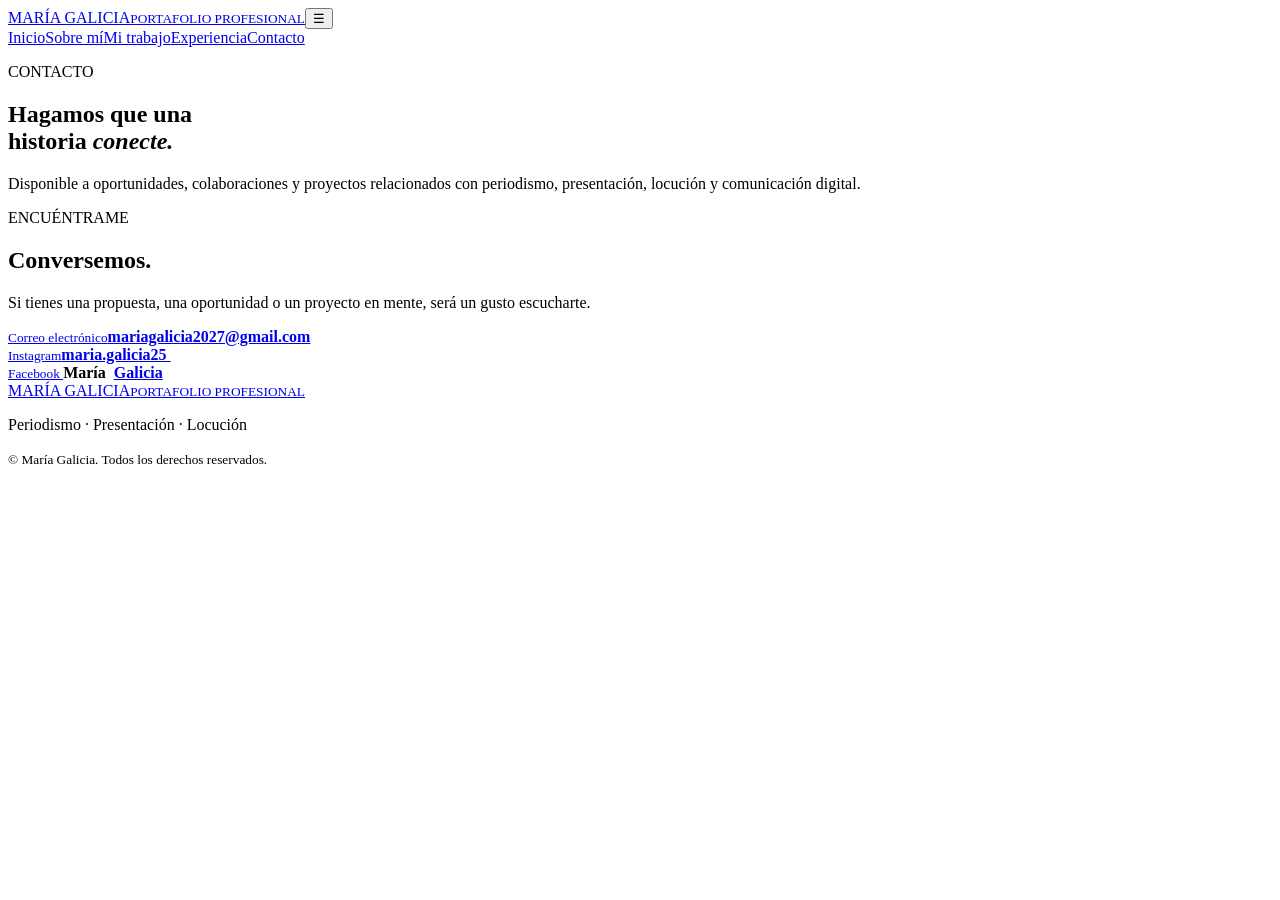
==== contacto.html @ 18f81b04 "Add files via upload" ====
<!DOCTYPE html>
<html lang="es"><head><meta charset="UTF-8"><meta name="viewport" content="width=device-width, initial-scale=1.0"><meta name="description" content="Contacta a María Galicia para proyectos de comunicación, periodismo y presentación."><title>Contacto | María Galicia</title><link href="https://fonts.googleapis.com/css2?family=DM+Sans:wght@400;500;600;700&family=Playfair+Display:wght@500;600;700&display=swap" rel="stylesheet"><link rel="stylesheet" href="css/styles.css"><script src="js/main.js" defer></script></head>
<body><header class="site-header"><a class="brand" href="index.html"><span>MARÍA GALICIA</span><small>PORTAFOLIO PROFESIONAL</small></a><button class="menu-toggle" aria-label="Abrir menú" aria-expanded="false">☰</button><nav class="main-nav"><a href="index.html">Inicio</a><a href="sobre-mi.html">Sobre mí</a><a href="trabajos.html">Mi trabajo</a><a href="experiencia.html">Experiencia</a><a class="active" href="contacto.html">Contacto</a></nav></header>
<main><section class="page-hero"><p class="eyebrow">CONTACTO</p><h1>Hagamos que una<br>historia <em>conecte.</em></h1><p>Disponible  a oportunidades, colaboraciones y proyectos relacionados con periodismo, presentación, locución y comunicación digital.</p>
</section>
<section class="section contact-layout"><div><p class="eyebrow">ENCUÉNTRAME</p><h2>Conversemos.</h2><p>Si tienes una propuesta, una oportunidad o un proyecto en mente, será un gusto escucharte.</p>
  <div class="contact-list"><a href="mailto:TU_CORREO@ejemplo.com">
    <div><small>Correo electrónico</small><strong>mariagalicia2027@gmail.com</strong></div>
    </a><a href="https://www.instagram.com/" target="_blank" rel="noopener">
      <div><small>Instagram</small><strong>maria.galicia25&nbsp;</strong></div>
      </a>
    <div><a href="https://www.linkedin.com/" target="_blank" rel="noopener"><small>Facebook&nbsp;</small></a><strong><a>María&nbsp; </a><a href="https://www.facebook.com/mariagalicia25?mibextid=wwXIfr&rdid=pdwgJYgFtetZyqPf&share_url=https%3A%2F%2Fwww.facebook.com%2Fshare%2F1Dz8nHESxt%2F%3Fmibextid%3DwwXIfr#">Galicia</a></strong></div>
  </div>
</div>
</section></main>
<footer class="site-footer"><a class="brand footer-brand" href="index.html"><span>MARÍA GALICIA</span><small>PORTAFOLIO PROFESIONAL</small></a><p>Periodismo · Presentación · Locución</p><small>© <span data-year></span> María Galicia. Todos los derechos reservados.</small></footer></body></html>
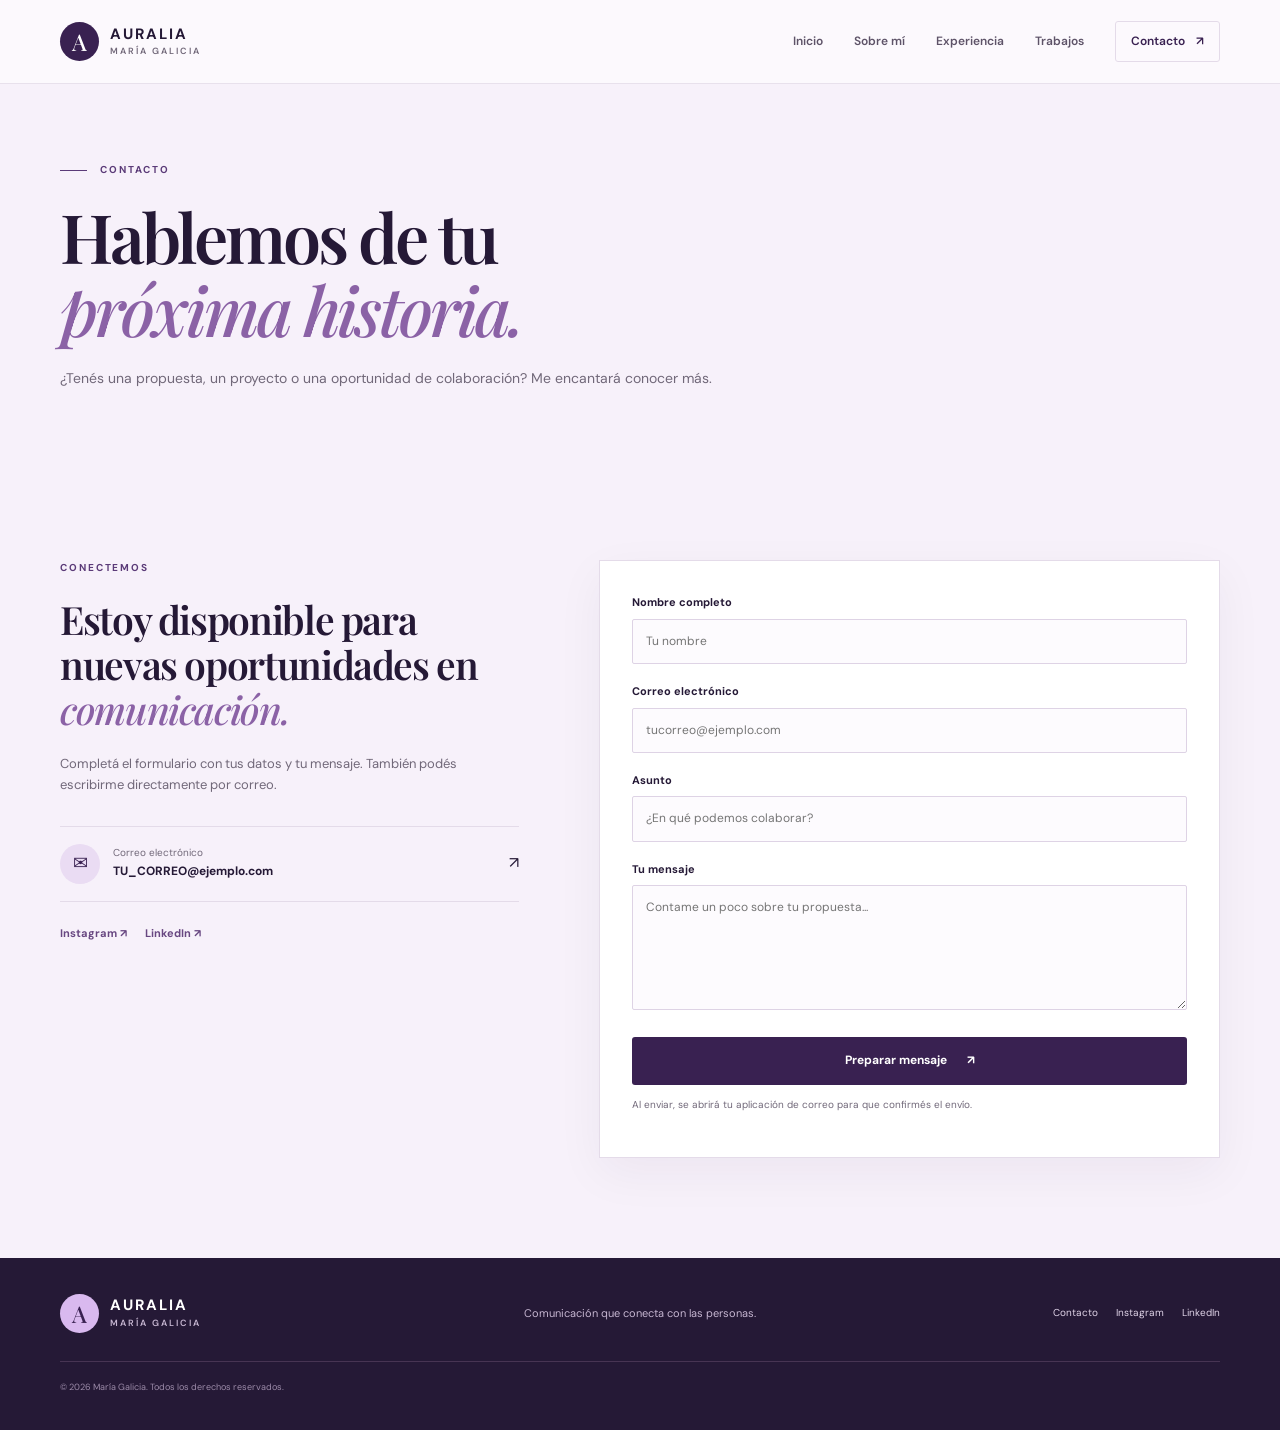
==== commit d95caea1: "Add files via upload" ====
--- a/contacto.html
+++ b/contacto.html
@@ -1,16 +1,8 @@
-<!DOCTYPE html>
-<html lang="es"><head><meta charset="UTF-8"><meta name="viewport" content="width=device-width, initial-scale=1.0"><meta name="description" content="Contacta a María Galicia para proyectos de comunicación, periodismo y presentación."><title>Contacto | María Galicia</title><link href="https://fonts.googleapis.com/css2?family=DM+Sans:wght@400;500;600;700&family=Playfair+Display:wght@500;600;700&display=swap" rel="stylesheet"><link rel="stylesheet" href="css/styles.css"><script src="js/main.js" defer></script></head>
-<body><header class="site-header"><a class="brand" href="index.html"><span>MARÍA GALICIA</span><small>PORTAFOLIO PROFESIONAL</small></a><button class="menu-toggle" aria-label="Abrir menú" aria-expanded="false">☰</button><nav class="main-nav"><a href="index.html">Inicio</a><a href="sobre-mi.html">Sobre mí</a><a href="trabajos.html">Mi trabajo</a><a href="experiencia.html">Experiencia</a><a class="active" href="contacto.html">Contacto</a></nav></header>
-<main><section class="page-hero"><p class="eyebrow">CONTACTO</p><h1>Hagamos que una<br>historia <em>conecte.</em></h1><p>Disponible  a oportunidades, colaboraciones y proyectos relacionados con periodismo, presentación, locución y comunicación digital.</p>
-</section>
-<section class="section contact-layout"><div><p class="eyebrow">ENCUÉNTRAME</p><h2>Conversemos.</h2><p>Si tienes una propuesta, una oportunidad o un proyecto en mente, será un gusto escucharte.</p>
-  <div class="contact-list"><a href="mailto:TU_CORREO@ejemplo.com">
-    <div><small>Correo electrónico</small><strong>mariagalicia2027@gmail.com</strong></div>
-    </a><a href="https://www.instagram.com/" target="_blank" rel="noopener">
-      <div><small>Instagram</small><strong>maria.galicia25&nbsp;</strong></div>
-      </a>
-    <div><a href="https://www.linkedin.com/" target="_blank" rel="noopener"><small>Facebook&nbsp;</small></a><strong><a>María&nbsp; </a><a href="https://www.facebook.com/mariagalicia25?mibextid=wwXIfr&rdid=pdwgJYgFtetZyqPf&share_url=https%3A%2F%2Fwww.facebook.com%2Fshare%2F1Dz8nHESxt%2F%3Fmibextid%3DwwXIfr#">Galicia</a></strong></div>
-  </div>
-</div>
-</section></main>
-<footer class="site-footer"><a class="brand footer-brand" href="index.html"><span>MARÍA GALICIA</span><small>PORTAFOLIO PROFESIONAL</small></a><p>Periodismo · Presentación · Locución</p><small>© <span data-year></span> María Galicia. Todos los derechos reservados.</small></footer></body></html>+<!DOCTYPE html>
+<html lang="es">
+<head><meta charset="UTF-8"><meta name="viewport" content="width=device-width, initial-scale=1.0"><meta name="description" content="Contactá a María Galicia para proyectos de presentación, periodismo, locución y comunicación."><meta name="theme-color" content="#392151"><title>Contacto | María Galicia — AURALIA</title><link rel="preconnect" href="https://fonts.googleapis.com"><link rel="preconnect" href="https://fonts.gstatic.com" crossorigin><link href="https://fonts.googleapis.com/css2?family=DM+Sans:wght@400;500;600;700&family=Playfair+Display:wght@500;600;700&display=swap" rel="stylesheet"><link rel="stylesheet" href="css/style.css"><script src="js/main.js" defer></script></head>
+<body><a class="skip-link" href="#contenido">Saltar al contenido</a><header class="site-header"><div class="container nav-wrap"><a class="brand" href="index.html"><span class="brand-mark">A</span><span>AURALIA<small>MARÍA GALICIA</small></span></a><button class="menu-toggle" aria-label="Abrir menú" aria-expanded="false" aria-controls="main-nav"><span></span><span></span><span></span></button><nav id="main-nav" class="main-nav"><a href="index.html">Inicio</a><a href="sobre-mi.html">Sobre mí</a><a href="experiencia.html">Experiencia</a><a href="trabajos.html">Trabajos</a><a class="active nav-cta" href="contacto.html">Contacto <span>↗</span></a></nav></div></header>
+<main id="contenido"><section class="page-hero compact-hero"><div class="container"><p class="eyebrow"><span class="eyebrow-line"></span> CONTACTO</p><h1>Hablemos de tu <em>próxima historia.</em></h1><p class="lead">¿Tenés una propuesta, un proyecto o una oportunidad de colaboración? Me encantará conocer más.</p></div></section>
+<section class="section section-soft"><div class="container contact-layout"><div class="contact-details"><p class="eyebrow">CONECTEMOS</p><h2>Estoy disponible para nuevas oportunidades en <em>comunicación.</em></h2><p>Completá el formulario con tus datos y tu mensaje. También podés escribirme directamente por correo.</p><a class="contact-method" href="mailto:TU_CORREO@ejemplo.com"><span class="contact-method-icon">✉</span><span><small>Correo electrónico</small><strong>TU_CORREO@ejemplo.com</strong></span><span>↗</span></a><div class="contact-social"><a href="#" data-social="instagram">Instagram ↗</a><a href="#" data-social="linkedin">LinkedIn ↗</a></div></div>
+<form class="contact-form" id="contact-form"><div class="form-row"><label for="name">Nombre completo</label><input id="name" name="name" type="text" placeholder="Tu nombre" required autocomplete="name"></div><div class="form-row"><label for="email">Correo electrónico</label><input id="email" name="email" type="email" placeholder="tucorreo@ejemplo.com" required autocomplete="email"></div><div class="form-row"><label for="subject">Asunto</label><input id="subject" name="subject" type="text" placeholder="¿En qué podemos colaborar?" required></div><div class="form-row"><label for="message">Tu mensaje</label><textarea id="message" name="message" rows="5" placeholder="Contame un poco sobre tu propuesta..." required></textarea></div><button type="submit" class="button button-primary form-submit">Preparar mensaje <span>↗</span></button><p class="form-note">Al enviar, se abrirá tu aplicación de correo para que confirmés el envío.</p><p class="form-status" id="form-status" role="status" aria-live="polite"></p></form></div></section></main>
+<footer class="site-footer"><div class="container footer-inner"><a class="brand brand-footer" href="index.html"><span class="brand-mark">A</span><span>AURALIA<small>MARÍA GALICIA</small></span></a><p>Comunicación que conecta con las personas.</p><div class="footer-links"><a href="contacto.html">Contacto</a><a href="#" data-social="instagram">Instagram</a><a href="#" data-social="linkedin">LinkedIn</a></div><small class="copyright">© <span data-year></span> María Galicia. Todos los derechos reservados.</small></div></footer></body></html>
--- a/css/style.css
+++ b/css/style.css
@@ -0,0 +1,13 @@
+@import url('https://fonts.googleapis.com/css2?family=DM+Sans:wght@400;500;600;700&family=Playfair+Display:wght@500;600;700&display=swap');
+:root{--ink:#251936;--purple:#392151;--purple-2:#5b3b78;--lilac:#d9b9ef;--lilac-2:#f0e5f7;--paper:#fcf9fd;--muted:#716879;--line:#e4dbe9;--white:#fff;--cream:#f6efe5;--pink:#f3dce7;--serif:"Playfair Display",Georgia,serif;--sans:"DM Sans",Arial,sans-serif;--shadow:0 22px 60px rgba(49,28,67,.10)}
+*{box-sizing:border-box}html{scroll-behavior:smooth;scroll-padding-top:90px}body{margin:0;background:var(--paper);color:var(--ink);font-family:var(--sans);line-height:1.65;-webkit-font-smoothing:antialiased}img{display:block;max-width:100%}a{color:inherit;text-decoration:none}button,input,textarea{font:inherit}.container{width:min(1160px,calc(100% - 48px));margin-inline:auto}.section{padding:100px 0}.section-soft{background:#f7f1fa}.section-purple{background:var(--purple);color:var(--white)}.skip-link{position:absolute;left:-9999px;top:10px;background:#fff;padding:10px;z-index:999}.skip-link:focus{left:10px}.site-header{height:84px;position:sticky;top:0;z-index:100;background:rgba(252,249,253,.94);backdrop-filter:blur(14px);border-bottom:1px solid rgba(228,219,233,.8)}.nav-wrap{height:100%;display:flex;align-items:center;justify-content:space-between}.brand{display:flex;align-items:center;gap:11px;font-weight:700;font-size:15px;letter-spacing:.13em;line-height:1.1}.brand small{display:block;font-size:9px;letter-spacing:.22em;color:var(--muted);font-weight:600;margin-top:5px}.brand-mark{width:39px;height:39px;display:grid;place-items:center;background:var(--purple);color:white;border-radius:50%;font-family:var(--serif);font-size:23px;font-weight:500;letter-spacing:0}.main-nav{display:flex;align-items:center;gap:31px;font-size:12px;font-weight:600;color:#5e5368}.main-nav a{transition:color .2s}.main-nav a:hover,.main-nav a.active{color:var(--purple)}.main-nav .nav-cta{border:1px solid var(--line);padding:10px 15px;border-radius:3px;color:var(--purple)}.nav-cta span{margin-left:8px}.menu-toggle{display:none;border:0;background:transparent;padding:8px}.menu-toggle span{display:block;width:23px;height:2px;background:var(--purple);margin:5px}
+.hero{padding-top:78px;padding-bottom:94px;overflow:hidden}.hero-grid{display:grid;grid-template-columns:1.02fr .98fr;align-items:center;gap:55px}.eyebrow{font-size:10px;letter-spacing:.19em;font-weight:700;color:var(--purple-2);margin:0 0 20px}.eyebrow-line{display:inline-block;width:27px;height:1px;background:var(--purple-2);vertical-align:middle;margin-right:9px}.hero h1,.page-hero h1{font:600 clamp(46px,6vw,76px)/1.08 var(--serif);letter-spacing:-.045em;margin:0;max-width:640px}.hero h1 em,.page-hero h1 em,h2 em{color:#8b62a6;font-weight:500}.hero-text{max-width:480px;color:var(--muted);font-size:15px;margin:24px 0 28px}.hero-actions{display:flex;align-items:center;gap:24px;flex-wrap:wrap}.button{display:inline-flex;align-items:center;justify-content:center;gap:20px;padding:14px 19px;border-radius:3px;font-size:12px;font-weight:700;border:1px solid transparent;transition:transform .2s,background .2s;cursor:pointer}.button:hover{transform:translateY(-2px)}.button-primary{background:var(--purple);color:white}.button-primary:hover{background:var(--purple-2)}.button-outline{border-color:#cbb8d8;color:var(--purple)}.text-link{font-size:12px;font-weight:700;color:var(--purple)}.text-link span{margin-left:6px}.hero-note{font-size:10px;color:var(--muted);letter-spacing:.06em;margin-top:43px;display:flex;align-items:center;gap:9px}.note-dot{width:7px;height:7px;border-radius:50%;background:#a77cc2}.hero-visual{position:relative;padding:20px 22px 24px 0}.photo-frame{position:relative;margin-left:25px;max-width:445px;aspect-ratio:4/4.5;background:var(--lilac-2);box-shadow:var(--shadow);padding:13px}.photo-frame img{width:100%;height:100%;object-fit:cover}.photo-label{position:absolute;bottom:13px;left:13px;right:13px;background:rgba(57,33,81,.88);color:white;padding:12px 15px;display:flex;justify-content:space-between;font-size:10px;letter-spacing:.08em}.floating-note{position:absolute;bottom:72px;left:-10px;display:flex;align-items:center;gap:12px;background:white;box-shadow:var(--shadow);padding:17px 20px;font:600 14px/1.3 var(--serif);transform:rotate(-4deg)}.floating-icon{font-size:28px;color:#956bb0}.hero-orbit{position:absolute;border:1px solid #d8c6e3;border-radius:50%;z-index:-1}.orbit-one{width:120px;height:120px;right:-12px;top:-22px}.orbit-two{width:55px;height:55px;right:20px;top:12px}.intro-strip{background:var(--lilac-2);padding:22px 0}.intro-strip-inner{display:flex;align-items:center;justify-content:space-between}.intro-strip p{margin:0;font-size:13px;color:#554364}.intro-strip strong{font-weight:700}.strip-star{font-size:26px;color:#8960a5}
+.section-heading{display:flex;align-items:end;justify-content:space-between;gap:35px;margin-bottom:40px}.section-heading h2,.feature-copy h2,.timeline-intro h2,.about-grid h2,.contact-details h2{font:600 clamp(34px,4vw,49px)/1.16 var(--serif);letter-spacing:-.035em;margin:0}.heading-side{max-width:345px;color:var(--muted);font-size:12px;margin:0 0 4px}.service-grid{display:grid;grid-template-columns:repeat(3,1fr);gap:18px}.service-card{position:relative;min-height:270px;background:white;border:1px solid var(--line);padding:30px 28px;transition:transform .25s,box-shadow .25s}.service-card:hover{transform:translateY(-4px);box-shadow:var(--shadow)}.card-number{position:absolute;right:25px;top:23px;color:#b6a5c1;font-size:10px;letter-spacing:.1em}.service-icon{font-size:27px;color:#8d65a8;margin-bottom:18px}.service-card h3,.work-meta h3{font:600 23px var(--serif);margin:0 0 10px}.service-card p{font-size:12px;color:var(--muted);max-width:280px}.arrow-link{position:absolute;bottom:24px;right:25px;color:var(--purple);font-size:20px}.feature-grid{display:grid;grid-template-columns:.88fr 1.12fr;align-items:center;gap:90px}.feature-image{position:relative;padding:0 0 22px 22px}.feature-image:before{content:"";position:absolute;left:0;top:20px;bottom:0;width:75%;background:var(--lilac-2);z-index:-1}.feature-image img{width:100%;max-width:400px;aspect-ratio:4/4.5;object-fit:cover}.image-caption{position:absolute;bottom:0;right:-10px;background:var(--purple);color:white;padding:12px 17px;font-size:9px;letter-spacing:.15em}.feature-copy p:not(.eyebrow){font-size:13px;color:var(--muted);max-width:510px;margin:23px 0 28px}.section-heading-light .eyebrow{color:#d9b9ef}.section-heading-light h2{color:white}.section-heading-light h2 em{color:#d9b9ef}.text-link-light{color:#f1e7f8;white-space:nowrap}.work-grid{display:grid;grid-template-columns:repeat(3,1fr);gap:20px}.work-card{min-width:0}.work-thumb{position:relative;height:240px;display:grid;place-items:center;overflow:hidden}.thumb-lilac{background:#d9b9ef}.thumb-cream{background:#f3e8d8}.thumb-pink{background:#f1d6e3}.thumb-symbol{font:100px var(--serif);color:rgba(57,33,81,.6)}.thumb-index{position:absolute;top:16px;left:17px;font-size:10px;letter-spacing:.15em;color:var(--purple)}.work-meta{display:flex;justify-content:space-between;align-items:start;padding:17px 0;border-bottom:1px solid rgba(255,255,255,.25)}.work-meta h3{font-size:21px;margin:0 0 4px}.work-meta p{margin:0;color:#c9bad5;font-size:11px}.work-meta>span{font-size:20px;color:#d9b9ef}.contact-banner{padding:65px 0;background:#f0e5f7}.contact-banner-inner{display:flex;align-items:center;justify-content:space-between;gap:25px}.contact-banner .eyebrow{margin-bottom:12px}.contact-banner h2{font:600 clamp(30px,4vw,43px)/1.15 var(--serif);margin:0;letter-spacing:-.03em}.contact-banner h2 em{color:#8b62a6}
+.site-footer{background:#251936;color:white;padding:35px 0}.footer-inner{display:grid;grid-template-columns:1fr 1fr 1fr;align-items:center;gap:20px}.brand-footer .brand-mark{background:#d9b9ef;color:var(--purple)}.brand-footer small{color:#c6b6d1}.footer-inner>p{font-size:11px;color:#c6b6d1;text-align:center}.footer-links{display:flex;justify-content:flex-end;gap:18px;font-size:10px;color:#e0d4e8}.copyright{grid-column:1/-1;color:#9c8ba9;font-size:9px;border-top:1px solid #473453;padding-top:18px;margin-top:8px}
+.page-hero{padding:80px 0 70px;background:#f7f1fa}.page-hero-grid{display:grid;grid-template-columns:1.1fr .9fr;align-items:center;gap:60px}.page-hero h1{font-size:clamp(44px,5.6vw,68px)}.lead{max-width:650px;color:var(--muted);font-size:14px;margin:22px 0 0}.page-hero-art{max-width:320px;justify-self:end;padding:12px;background:white;box-shadow:var(--shadow)}.page-hero-art img{aspect-ratio:4/4.5;object-fit:cover}.compact-hero{padding:78px 0 70px}.compact-hero .lead{max-width:700px}.about-grid{display:grid;grid-template-columns:.8fr 1.2fr;gap:90px}.prose{max-width:670px}.prose p{font-size:14px;color:var(--muted);margin-top:0;margin-bottom:19px}.value-grid{display:grid;grid-template-columns:repeat(4,1fr);gap:18px}.value-grid article{border-top:1px solid #d9c9e4;padding-top:18px}.value-grid article>span{color:#8b62a6;font-size:11px;letter-spacing:.15em}.value-grid h3{font:600 22px var(--serif);margin:12px 0 7px}.value-grid p{font-size:12px;color:var(--muted);margin:0}.quote-panel{max-width:800px;margin:auto;text-align:center;padding:35px 20px}.quote-mark{font:90px/1 var(--serif);color:#b28acb}.quote-panel blockquote{font:600 clamp(34px,5vw,54px)/1.2 var(--serif);margin:0 0 20px}.quote-panel p{font-size:9px;letter-spacing:.2em;color:var(--muted)}
+.timeline-layout{display:grid;grid-template-columns:.8fr 1.2fr;gap:85px}.timeline-intro{position:sticky;top:125px;align-self:start}.timeline-intro p:not(.eyebrow){font-size:13px;color:var(--muted);margin-top:22px}.timeline{border-left:1px solid #d8c6e3;padding-left:31px}.timeline-item{position:relative;padding:0 0 42px}.timeline-item:last-child{padding-bottom:0}.timeline-dot{position:absolute;width:10px;height:10px;background:#9a70b4;border:3px solid #f7f1fa;border-radius:50%;left:-37px;top:4px;box-shadow:0 0 0 1px #b89acb}.timeline-label{font-size:9px;letter-spacing:.16em;color:#8b62a6;font-weight:700;margin:0 0 7px}.timeline-item h3{font:600 25px/1.25 var(--serif);margin:0 0 10px}.timeline-item>p:not(.timeline-label){font-size:13px;color:var(--muted);margin:0 0 15px}.tag{display:inline-block;background:#f0e5f7;color:#63487a;font-size:9px;padding:5px 9px;margin:0 5px 4px 0;border-radius:2px}
+.filter-row{display:flex;flex-wrap:wrap;gap:9px;margin-bottom:34px}.filter-btn{border:1px solid #d9c9e4;background:transparent;color:#6b5a79;padding:9px 15px;border-radius:30px;font-size:11px;cursor:pointer}.filter-btn.active,.filter-btn:hover{background:var(--purple);border-color:var(--purple);color:white}.portfolio-grid{display:grid;grid-template-columns:repeat(2,1fr);gap:42px 25px}.portfolio-item{background:white;border:1px solid var(--line);transition:transform .2s}.portfolio-item[hidden]{display:none}.portfolio-media{height:260px;position:relative;display:grid;place-items:center;overflow:hidden}.portfolio-media img{width:100%;height:100%;object-fit:cover}.media-lilac{background:#d9b9ef}.media-cream{background:#f3e8d8}.media-pink{background:#f1d6e3}.media-dark{background:#d7cedd}.media-type{position:absolute;bottom:15px;left:15px;background:rgba(57,33,81,.9);color:white;padding:7px 10px;font-size:9px;letter-spacing:.13em}.portfolio-info{padding:24px}.portfolio-info .eyebrow{font-size:9px;margin-bottom:9px}.portfolio-info h2{font:600 27px/1.2 var(--serif);margin:0 0 10px}.portfolio-info>p:not(.eyebrow){font-size:12px;color:var(--muted);margin:0 0 18px}.portfolio-links{display:flex;align-items:center;gap:13px;flex-wrap:wrap}.small-link{font-size:11px;font-weight:700;color:#684781}.placeholder-note{font-size:10px;color:#97899f}.portfolio-footnote{font-size:11px;color:var(--muted);margin-top:30px}
+.contact-layout{display:grid;grid-template-columns:.85fr 1.15fr;gap:80px;align-items:start}.contact-details h2{font-size:39px}.contact-details>p:not(.eyebrow){font-size:13px;color:var(--muted);margin:20px 0 30px}.contact-method{display:flex;align-items:center;gap:13px;border-top:1px solid var(--line);border-bottom:1px solid var(--line);padding:17px 0}.contact-method-icon{width:40px;height:40px;background:#eadcf3;border-radius:50%;display:grid;place-items:center;color:var(--purple);font-size:18px}.contact-method>span:nth-child(2){flex:1;min-width:0}.contact-method small,.contact-method strong{display:block}.contact-method small{font-size:10px;color:var(--muted)}.contact-method strong{font-size:12px;overflow-wrap:anywhere}.contact-social{display:flex;gap:18px;margin-top:22px;font-size:11px;font-weight:700;color:#684781}.contact-form{background:white;border:1px solid var(--line);padding:32px;box-shadow:0 15px 45px rgba(49,28,67,.05)}.form-row{margin-bottom:18px}.form-row label{display:block;font-size:11px;font-weight:700;margin-bottom:7px}.form-row input,.form-row textarea{width:100%;border:1px solid #ded3e5;background:#fdfbfe;padding:12px 13px;font-size:12px;color:var(--ink);outline:none;border-radius:2px}.form-row input:focus,.form-row textarea:focus{border-color:#9975b0;box-shadow:0 0 0 3px #f0e5f7}.form-row textarea{resize:vertical;min-height:120px}.form-submit{width:100%;border:0}.form-note,.form-status{font-size:10px;color:var(--muted);margin:12px 0 0}.form-status{color:#5b3b78}
+@media(max-width:900px){.main-nav{gap:17px}.hero-grid{gap:25px}.hero h1{font-size:60px}.feature-grid{gap:45px}.about-grid,.timeline-layout{gap:45px}.contact-layout{gap:35px}.work-thumb{height:200px}.value-grid{grid-template-columns:repeat(2,1fr);row-gap:30px}}
+@media(max-width:680px){.container{width:min(100% - 34px,540px)}.site-header{height:72px}.menu-toggle{display:block;cursor:pointer}.main-nav{display:none;position:absolute;left:0;right:0;top:72px;background:var(--paper);border-bottom:1px solid var(--line);padding:18px 25px 24px;flex-direction:column;align-items:stretch;gap:0}.main-nav.open{display:flex}.main-nav a{padding:13px 0;border-bottom:1px solid #eee5f2}.main-nav .nav-cta{border:0;padding:13px 0}.hero{padding:54px 0 65px}.hero-grid,.page-hero-grid,.feature-grid,.about-grid,.timeline-layout,.contact-layout{grid-template-columns:1fr;gap:36px}.hero h1,.page-hero h1{font-size:clamp(43px,13vw,61px)}.hero-text{font-size:14px}.hero-visual{max-width:440px;margin:0 auto;padding-right:15px}.photo-frame{margin-left:15px;max-width:none;aspect-ratio:4/4.2}.floating-note{left:-3px;bottom:45px}.hero-note{margin-top:30px}.intro-strip-inner{gap:15px}.intro-strip p{font-size:11px}.section{padding:70px 0}.section-heading{display:block;margin-bottom:28px}.heading-side{margin-top:17px}.service-grid,.work-grid,.portfolio-grid{grid-template-columns:1fr}.service-card{min-height:230px}.feature-image{max-width:410px}.feature-copy h2,.section-heading h2,.timeline-intro h2,.about-grid h2{font-size:38px}.section-purple{padding:70px 0}.section-heading-light .text-link{display:inline-block;margin-top:22px}.work-thumb{height:250px}.contact-banner{padding:45px 0}.contact-banner-inner{align-items:flex-start;flex-direction:column}.footer-inner{grid-template-columns:1fr;gap:14px}.footer-inner>p{text-align:left;margin:0}.footer-links{justify-content:flex-start}.copyright{grid-column:auto}.page-hero,.compact-hero{padding:58px 0 48px}.page-hero-art{justify-self:start;width:220px}.about-grid{gap:15px}.timeline-intro{position:static}.timeline{padding-left:24px}.timeline-dot{left:-30px}.timeline-item h3{font-size:23px}.portfolio-media{height:230px}.contact-details h2{font-size:36px}.contact-form{padding:22px}.value-grid{grid-template-columns:1fr 1fr;gap:25px 18px}}
+@media(prefers-reduced-motion:reduce){html{scroll-behavior:auto}*,*::before,*::after{transition:none!important;animation:none!important}}
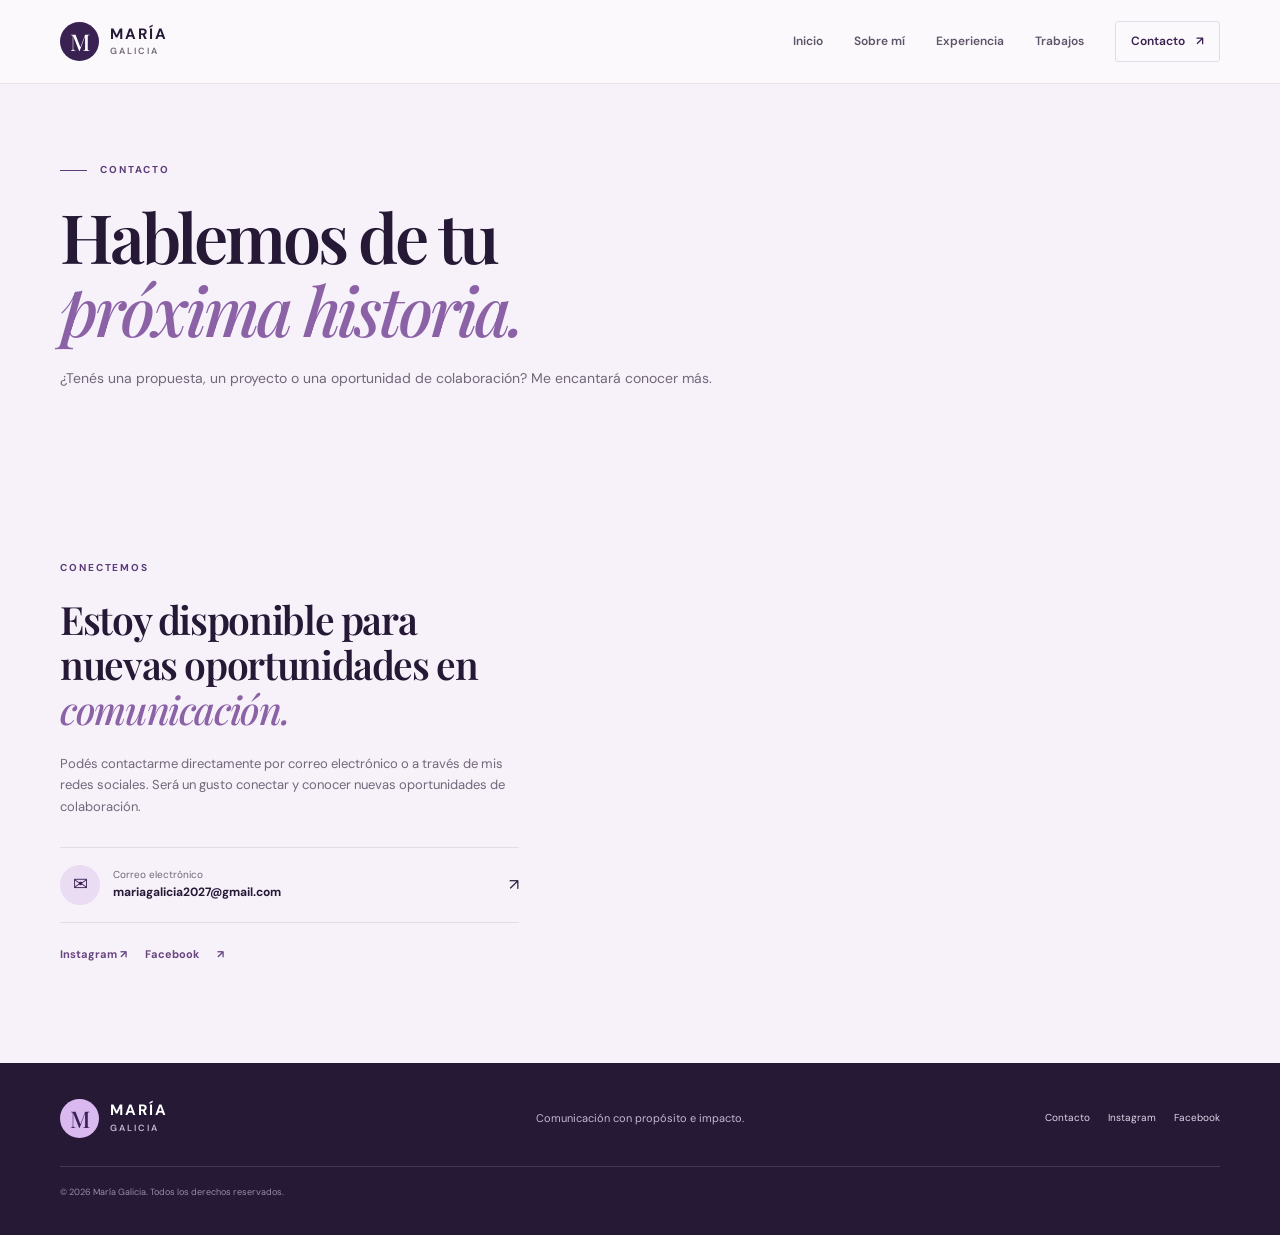
==== commit c1ba7021: "Add files via upload" ====
--- a/contacto.html
+++ b/contacto.html
@@ -1,8 +1,12 @@
-<!DOCTYPE html>
-<html lang="es">
-<head><meta charset="UTF-8"><meta name="viewport" content="width=device-width, initial-scale=1.0"><meta name="description" content="Contactá a María Galicia para proyectos de presentación, periodismo, locución y comunicación."><meta name="theme-color" content="#392151"><title>Contacto | María Galicia — AURALIA</title><link rel="preconnect" href="https://fonts.googleapis.com"><link rel="preconnect" href="https://fonts.gstatic.com" crossorigin><link href="https://fonts.googleapis.com/css2?family=DM+Sans:wght@400;500;600;700&family=Playfair+Display:wght@500;600;700&display=swap" rel="stylesheet"><link rel="stylesheet" href="css/style.css"><script src="js/main.js" defer></script></head>
-<body><a class="skip-link" href="#contenido">Saltar al contenido</a><header class="site-header"><div class="container nav-wrap"><a class="brand" href="index.html"><span class="brand-mark">A</span><span>AURALIA<small>MARÍA GALICIA</small></span></a><button class="menu-toggle" aria-label="Abrir menú" aria-expanded="false" aria-controls="main-nav"><span></span><span></span><span></span></button><nav id="main-nav" class="main-nav"><a href="index.html">Inicio</a><a href="sobre-mi.html">Sobre mí</a><a href="experiencia.html">Experiencia</a><a href="trabajos.html">Trabajos</a><a class="active nav-cta" href="contacto.html">Contacto <span>↗</span></a></nav></div></header>
-<main id="contenido"><section class="page-hero compact-hero"><div class="container"><p class="eyebrow"><span class="eyebrow-line"></span> CONTACTO</p><h1>Hablemos de tu <em>próxima historia.</em></h1><p class="lead">¿Tenés una propuesta, un proyecto o una oportunidad de colaboración? Me encantará conocer más.</p></div></section>
-<section class="section section-soft"><div class="container contact-layout"><div class="contact-details"><p class="eyebrow">CONECTEMOS</p><h2>Estoy disponible para nuevas oportunidades en <em>comunicación.</em></h2><p>Completá el formulario con tus datos y tu mensaje. También podés escribirme directamente por correo.</p><a class="contact-method" href="mailto:TU_CORREO@ejemplo.com"><span class="contact-method-icon">✉</span><span><small>Correo electrónico</small><strong>TU_CORREO@ejemplo.com</strong></span><span>↗</span></a><div class="contact-social"><a href="#" data-social="instagram">Instagram ↗</a><a href="#" data-social="linkedin">LinkedIn ↗</a></div></div>
-<form class="contact-form" id="contact-form"><div class="form-row"><label for="name">Nombre completo</label><input id="name" name="name" type="text" placeholder="Tu nombre" required autocomplete="name"></div><div class="form-row"><label for="email">Correo electrónico</label><input id="email" name="email" type="email" placeholder="tucorreo@ejemplo.com" required autocomplete="email"></div><div class="form-row"><label for="subject">Asunto</label><input id="subject" name="subject" type="text" placeholder="¿En qué podemos colaborar?" required></div><div class="form-row"><label for="message">Tu mensaje</label><textarea id="message" name="message" rows="5" placeholder="Contame un poco sobre tu propuesta..." required></textarea></div><button type="submit" class="button button-primary form-submit">Preparar mensaje <span>↗</span></button><p class="form-note">Al enviar, se abrirá tu aplicación de correo para que confirmés el envío.</p><p class="form-status" id="form-status" role="status" aria-live="polite"></p></form></div></section></main>
-<footer class="site-footer"><div class="container footer-inner"><a class="brand brand-footer" href="index.html"><span class="brand-mark">A</span><span>AURALIA<small>MARÍA GALICIA</small></span></a><p>Comunicación que conecta con las personas.</p><div class="footer-links"><a href="contacto.html">Contacto</a><a href="#" data-social="instagram">Instagram</a><a href="#" data-social="linkedin">LinkedIn</a></div><small class="copyright">© <span data-year></span> María Galicia. Todos los derechos reservados.</small></div></footer></body></html>
+<!DOCTYPE html>
+<html lang="es">
+<head><meta charset="UTF-8"><meta name="viewport" content="width=device-width, initial-scale=1.0"><meta name="description" content="Contactá a María Galicia para proyectos de presentación, periodismo, locución y comunicación."><meta name="theme-color" content="#392151"><title>Contacto | María Galicia — AURALIA</title><link rel="preconnect" href="https://fonts.googleapis.com"><link rel="preconnect" href="https://fonts.gstatic.com" crossorigin><link href="https://fonts.googleapis.com/css2?family=DM+Sans:wght@400;500;600;700&family=Playfair+Display:wght@500;600;700&display=swap" rel="stylesheet"><link rel="stylesheet" href="css/style.css"><script src="js/main.js" defer></script></head>
+<body><a class="skip-link" href="#contenido">Saltar al contenido</a><header class="site-header"><div class="container nav-wrap"><a class="brand" href="index.html"><span class="brand-mark">&nbsp;M&nbsp;</span><span>MARÍA<small>GALICIA</small></span></a><button class="menu-toggle" aria-label="Abrir menú" aria-expanded="false" aria-controls="main-nav"><span></span><span></span><span></span></button><nav id="main-nav" class="main-nav"><a href="index.html">Inicio</a><a href="sobre-mi.html">Sobre mí</a><a href="experiencia.html">Experiencia</a><a href="trabajos.html">Trabajos</a><a class="active nav-cta" href="contacto.html">Contacto <span>↗</span></a></nav></div></header>
+<main id="contenido"><section class="page-hero compact-hero"><div class="container"><p class="eyebrow"><span class="eyebrow-line"></span> CONTACTO</p><h1>Hablemos de tu <em>próxima historia.</em></h1><p class="lead">¿Tenés una propuesta, un proyecto o una oportunidad de colaboración? Me encantará conocer más.</p></div></section>
+<section class="section section-soft"><div class="container contact-layout"><div class="contact-details"><p class="eyebrow">CONECTEMOS</p><h2>Estoy disponible para nuevas oportunidades en <em>comunicación.</em></h2><p>Podés contactarme directamente por correo electrónico o a través de mis redes sociales. Será un gusto conectar y conocer nuevas oportunidades de colaboración.</p>
+<a class="contact-method" href="mailto:TU_CORREO@ejemplo.com"><span class="contact-method-icon">✉</span><span><small>Correo electrónico</small><strong>mariagalicia2027@gmail.com</strong></span><span>↗</span></a>
+  <div class="contact-social"><a href="#" data-social="instagram">Instagram ↗</a><a href="https://www.facebook.com/mariagalicia25?mibextid=wwXIfr&rdid=wvU8QN6t3Iw8keQ9&share_url=https%3A%2F%2Fwww.facebook.com%2Fshare%2F1Dz8nHESxt%2F%3Fmibextid%3DwwXIfr#">Facebook</a><a href="https://www.facebook.com/mariagalicia25?mibextid=wwXIfr&rdid=wvU8QN6t3Iw8keQ9&share_url=https%3A%2F%2Fwww.facebook.com%2Fshare%2F1Dz8nHESxt%2F%3Fmibextid%3DwwXIfr#">↗</a></div>
+</div>
+</div></section></main>
+<footer class="site-footer"><div class="container footer-inner"><a class="brand brand-footer" href="index.html"><span class="brand-mark">&nbsp;M&nbsp;</span><span>MARÍA<small>GALICIA</small></span></a><p>Comunicación con propósito e impacto.</p>
+<div class="footer-links"><a href="contacto.html">Contacto</a><a href="https://www.instagram.com/maria.galicia25?obrf=MW5kbGNrNjdkcmN1Ng%3D%3D&utm_source=qr">Instagram</a><a href="https://www.facebook.com/mariagalicia25?mibextid=wwXIfr&rdid=wvU8QN6t3Iw8keQ9&share_url=https%3A%2F%2Fwww.facebook.com%2Fshare%2F1Dz8nHESxt%2F%3Fmibextid%3DwwXIfr#">Facebook</a></div><small class="copyright">© <span data-year></span> María Galicia. Todos los derechos reservados.</small></div></footer></body></html>
